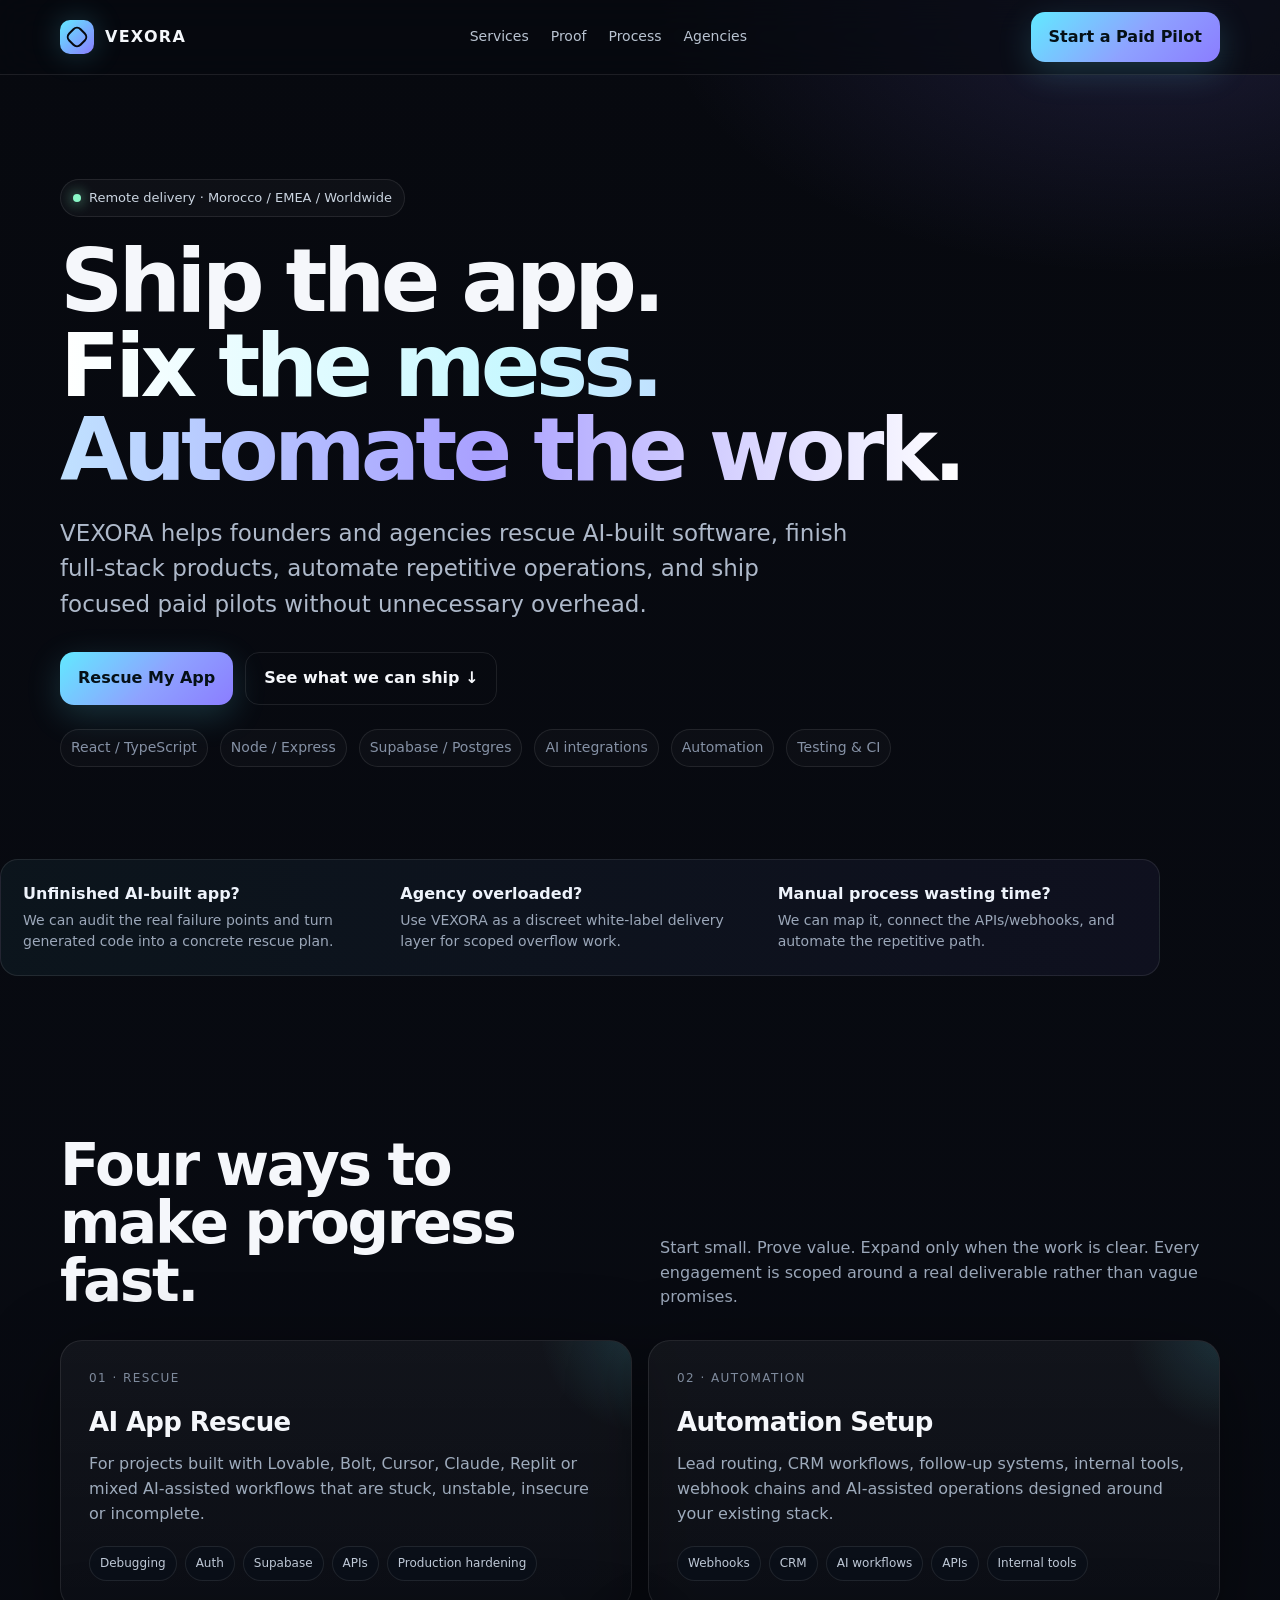
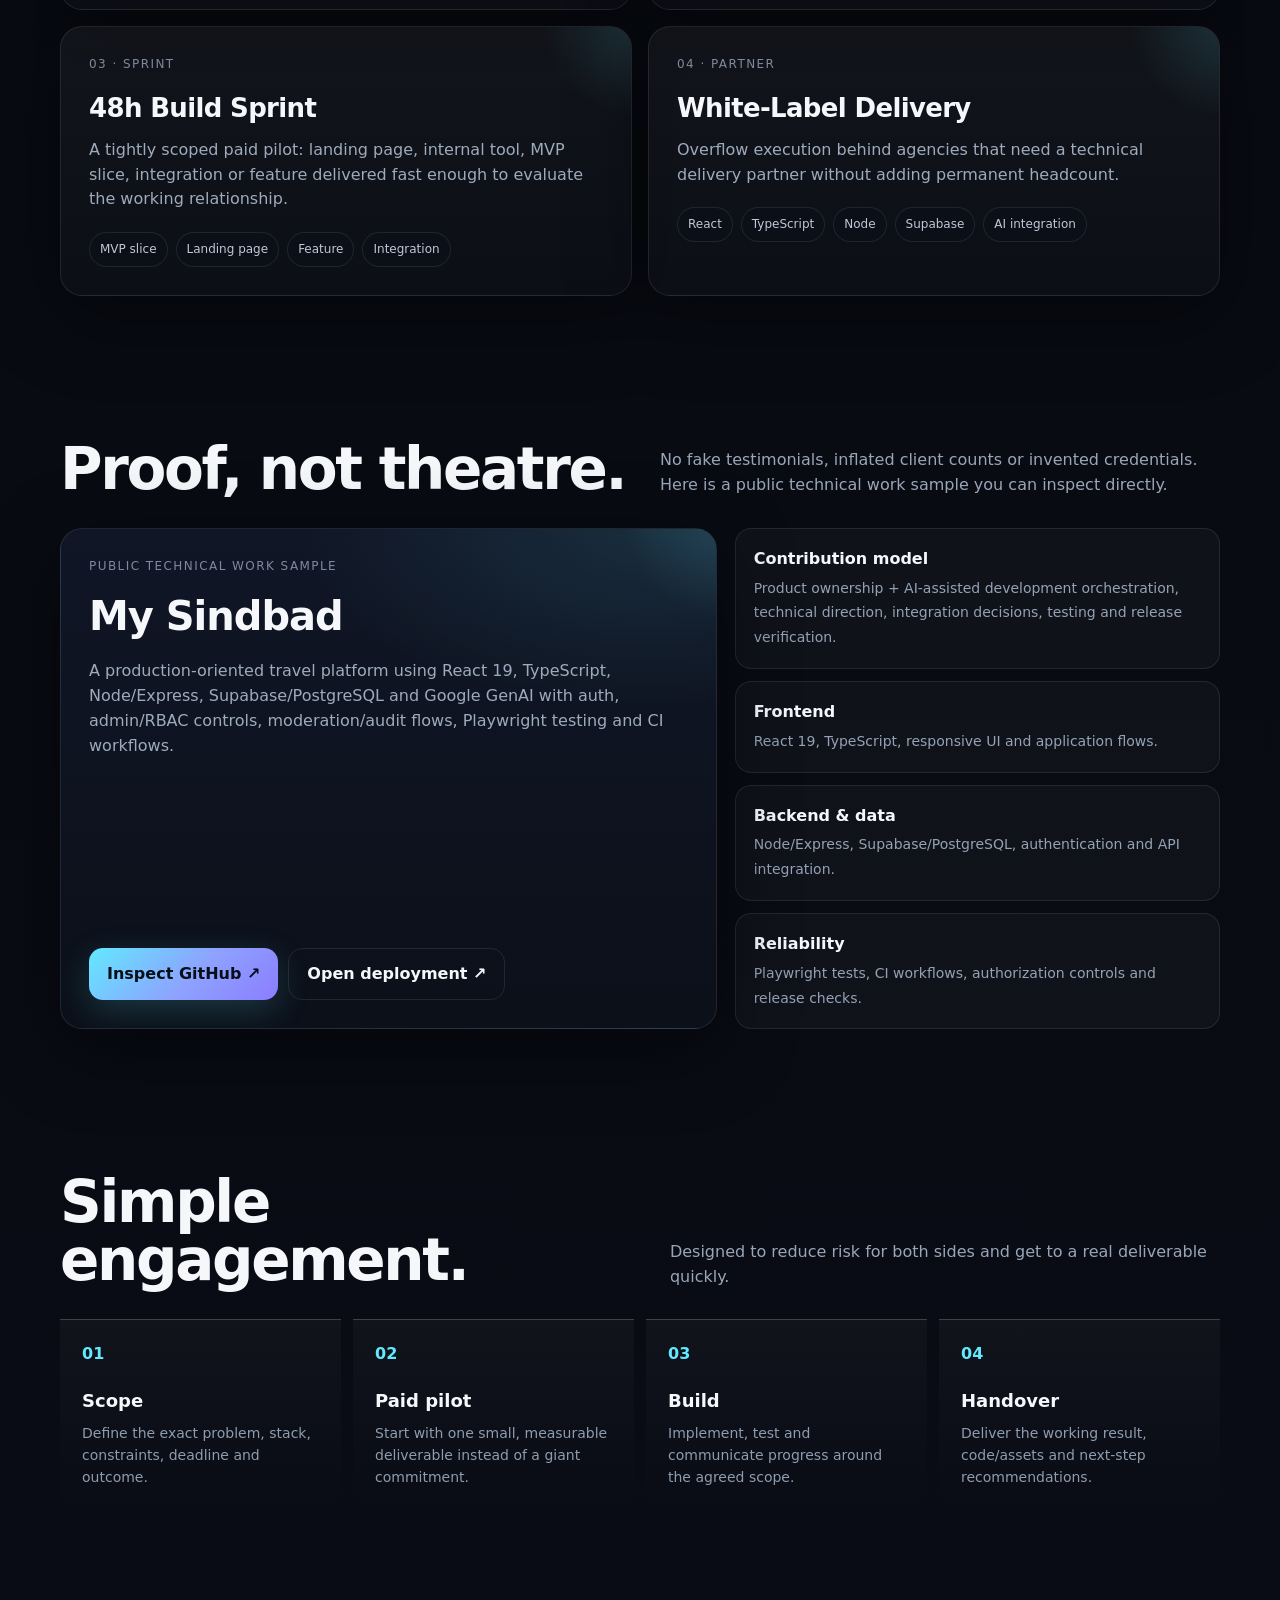
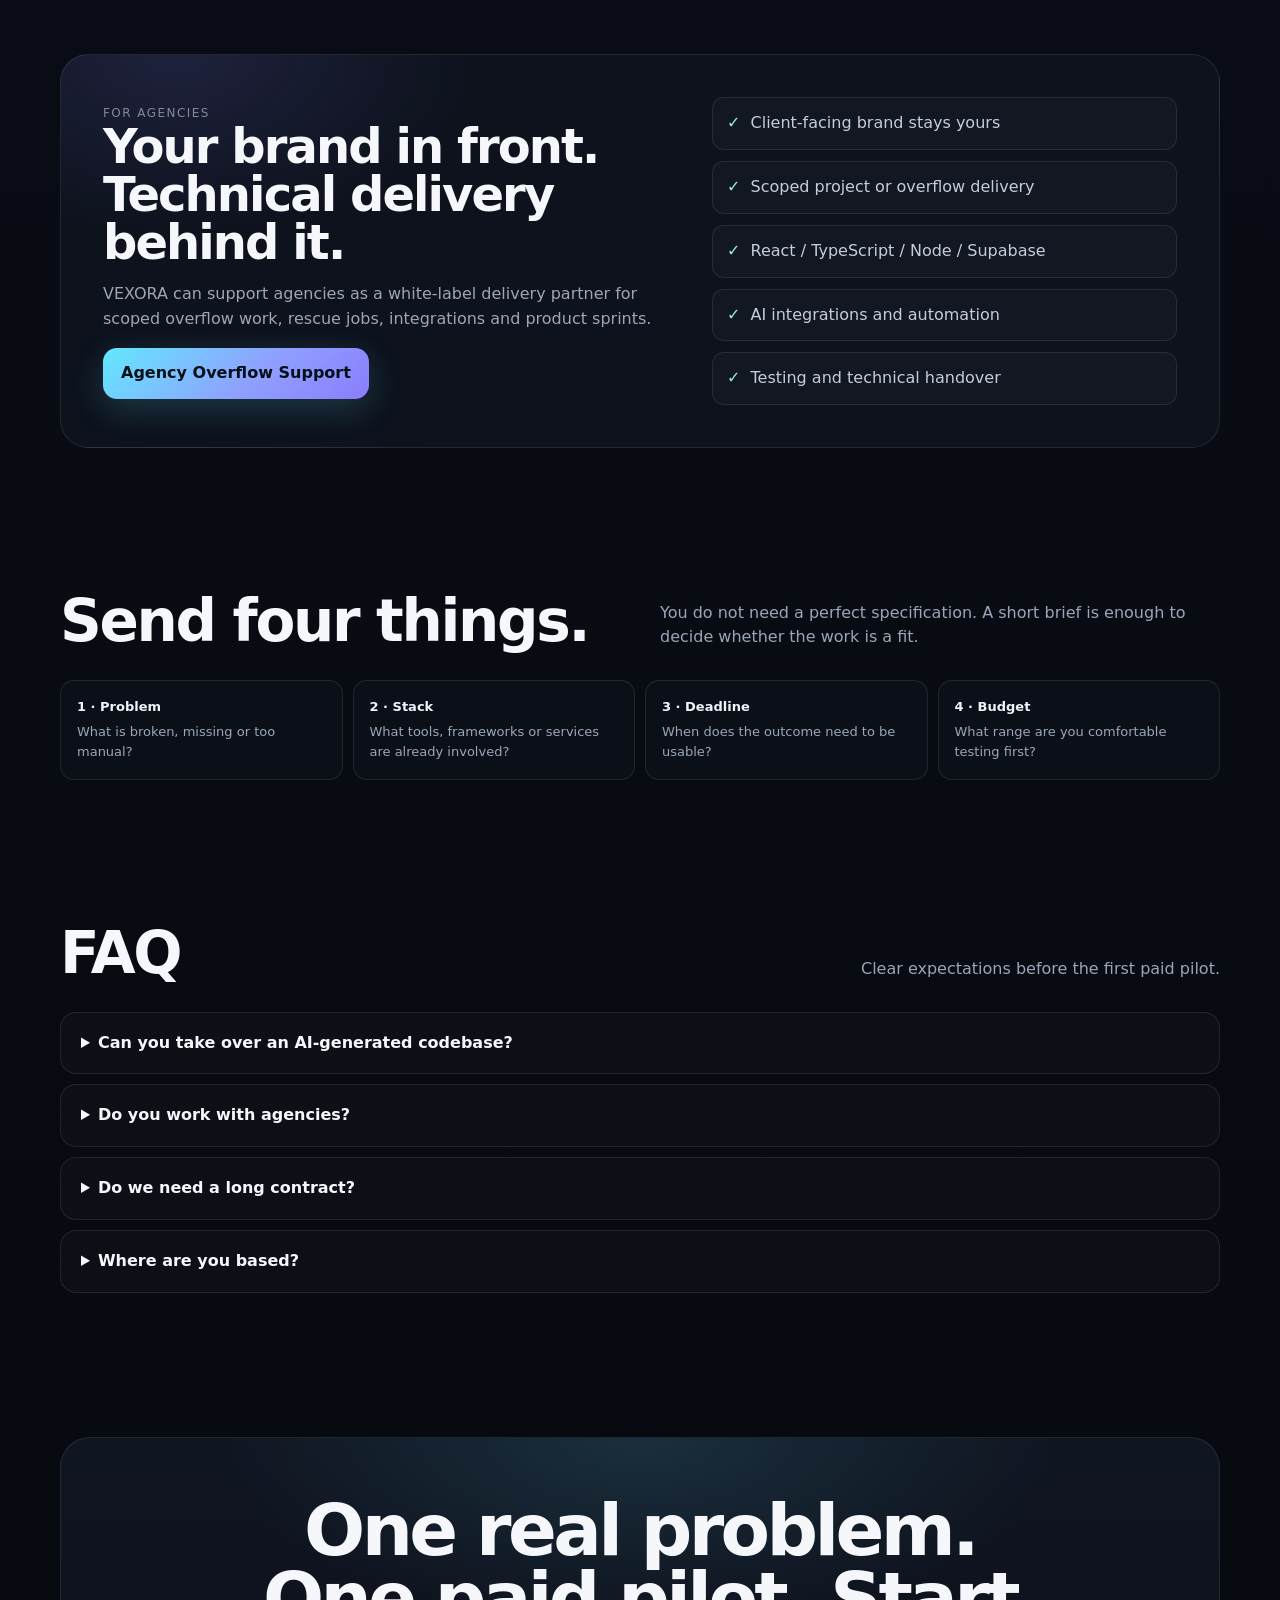
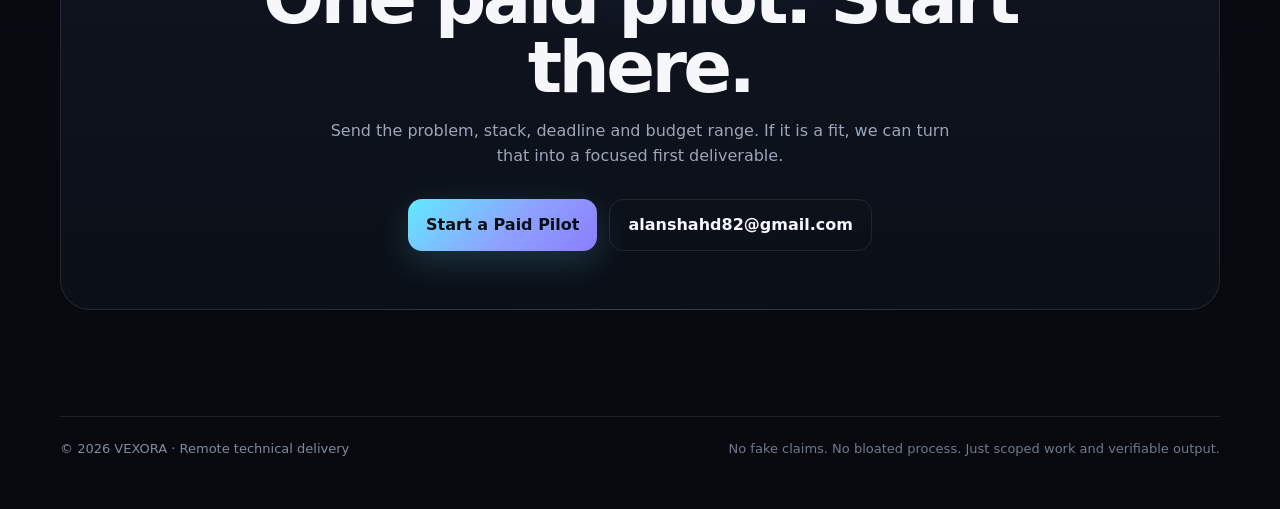
==== index.html @ 5b9252f0 "Launch VEXORA revenue landing page" ====
<!doctype html>
<html lang="en">
<head>
  <meta charset="utf-8" />
  <meta name="viewport" content="width=device-width, initial-scale=1" />
  <title>VEXORA — AI App Rescue, Full-Stack Delivery & Automation</title>
  <meta name="description" content="VEXORA helps founders and agencies rescue, finish and ship AI-built apps, automate workflows, and deliver focused full-stack projects remotely." />
  <meta property="og:title" content="VEXORA — Ship the app. Fix the mess. Automate the work." />
  <meta property="og:description" content="AI App Rescue, Full-Stack Delivery, Automation and White-Label Development." />
  <meta property="og:type" content="website" />
  <meta name="theme-color" content="#07090f" />
  <style>
    :root{
      --bg:#07090f;--panel:#0d111b;--panel2:#111726;--text:#f5f7fb;--muted:#9aa6b8;
      --line:rgba(255,255,255,.09);--cyan:#62e9ff;--violet:#8b7dff;--green:#89f7c6;
      --shadow:0 20px 80px rgba(0,0,0,.45);--radius:22px
    }
    *{box-sizing:border-box}
    html{scroll-behavior:smooth}
    body{
      margin:0;background:
      radial-gradient(900px 500px at 8% -10%,rgba(98,233,255,.12),transparent 60%),
      radial-gradient(900px 500px at 90% 0%,rgba(139,125,255,.16),transparent 55%),
      linear-gradient(180deg,#07090f,#090c14 60%,#07090f);
      color:var(--text);font-family:Inter,ui-sans-serif,system-ui,-apple-system,BlinkMacSystemFont,"Segoe UI",sans-serif;
      line-height:1.55;overflow-x:hidden
    }
    body:before{
      content:"";position:fixed;inset:0;pointer-events:none;opacity:.28;
      background-image:linear-gradient(rgba(255,255,255,.025) 1px,transparent 1px),linear-gradient(90deg,rgba(255,255,255,.025) 1px,transparent 1px);
      background-size:36px 36px;mask-image:linear-gradient(to bottom,#000,transparent 80%)
    }
    a{color:inherit;text-decoration:none}
    .wrap{width:min(1160px,calc(100% - 36px));margin:auto}
    .nav{position:sticky;top:0;z-index:30;backdrop-filter:blur(18px);background:rgba(7,9,15,.68);border-bottom:1px solid var(--line)}
    .navin{height:74px;display:flex;align-items:center;justify-content:space-between;gap:18px}
    .brand{display:flex;align-items:center;gap:11px;font-weight:800;letter-spacing:.08em}
    .mark{width:34px;height:34px;border-radius:10px;background:
      linear-gradient(135deg,var(--cyan),var(--violet));box-shadow:0 0 30px rgba(98,233,255,.22);position:relative}
    .mark:after{content:"";position:absolute;inset:8px;border:2px solid #07090f;border-radius:6px;transform:rotate(45deg)}
    .navlinks{display:flex;gap:22px;color:#b9c3d1;font-size:14px}
    .navlinks a:hover{color:white}
    .btn{display:inline-flex;align-items:center;justify-content:center;gap:8px;padding:13px 18px;border-radius:14px;border:1px solid var(--line);font-weight:700;transition:.2s}
    .btn:hover{transform:translateY(-1px);border-color:rgba(255,255,255,.22)}
    .btn.primary{background:linear-gradient(135deg,var(--cyan),#8ea2ff 55%,var(--violet));color:#051016;border:0;box-shadow:0 10px 34px rgba(98,233,255,.18)}
    .hero{padding:104px 0 72px}
    .eyebrow{display:inline-flex;gap:8px;align-items:center;border:1px solid var(--line);background:rgba(255,255,255,.03);padding:8px 12px;border-radius:999px;color:#cbd5e1;font-size:13px}
    .dot{width:8px;height:8px;border-radius:50%;background:var(--green);box-shadow:0 0 14px var(--green)}
    h1{font-size:clamp(46px,8vw,88px);line-height:.96;letter-spacing:-.055em;margin:22px 0 22px;max-width:980px}
    .grad{background:linear-gradient(90deg,#fff 0%,#c8f8ff 30%,#a9a0ff 68%,#fff 100%);-webkit-background-clip:text;background-clip:text;color:transparent}
    .lead{font-size:clamp(18px,2.2vw,23px);color:#aeb9ca;max-width:790px}
    .actions{display:flex;flex-wrap:wrap;gap:12px;margin-top:30px}
    .trust{display:flex;flex-wrap:wrap;gap:12px;margin-top:24px;color:#8591a5;font-size:14px}
    .trust span{padding:7px 10px;border:1px solid var(--line);border-radius:999px;background:rgba(255,255,255,.025)}
    .strip{margin:20px 0 88px;padding:22px;border:1px solid var(--line);border-radius:18px;background:linear-gradient(90deg,rgba(98,233,255,.05),rgba(139,125,255,.06));display:grid;grid-template-columns:repeat(3,1fr);gap:18px}
    .strip div{font-size:14px;color:#9ba7b9}
    .strip strong{display:block;color:#eef3fb;font-size:16px;margin-bottom:3px}
    section{padding:72px 0}
    .sectionhead{display:flex;justify-content:space-between;gap:30px;align-items:end;margin-bottom:30px}
    .sectionhead h2{margin:0;font-size:clamp(34px,5vw,58px);letter-spacing:-.04em;line-height:1}
    .sectionhead p{max-width:560px;color:var(--muted);margin:0}
    .grid{display:grid;grid-template-columns:repeat(2,1fr);gap:16px}
    .card{position:relative;padding:28px;border:1px solid var(--line);border-radius:var(--radius);background:linear-gradient(180deg,rgba(255,255,255,.045),rgba(255,255,255,.02));box-shadow:var(--shadow);overflow:hidden}
    .card:after{content:"";position:absolute;width:220px;height:220px;border-radius:50%;right:-120px;top:-120px;background:radial-gradient(circle,rgba(98,233,255,.15),transparent 65%);pointer-events:none}
    .num{font-size:12px;letter-spacing:.12em;color:#7e8a9c;text-transform:uppercase}
    .card h3{font-size:26px;margin:14px 0 10px;letter-spacing:-.025em}
    .card p{color:#9eabbc;margin:0 0 20px}
    .chips{display:flex;flex-wrap:wrap;gap:8px}
    .chip{padding:7px 10px;border-radius:999px;background:#0a0f18;border:1px solid var(--line);font-size:12px;color:#bfc9d7}
    .proof{display:grid;grid-template-columns:1.15fr .85fr;gap:18px}
    .project{min-height:360px;display:flex;flex-direction:column;justify-content:space-between;background:
      radial-gradient(500px 260px at 90% 0%,rgba(98,233,255,.11),transparent 70%),linear-gradient(180deg,#101626,#0b1019)}
    .project h3{font-size:40px;margin:10px 0 12px}
    .projectlink{display:flex;gap:10px;flex-wrap:wrap}
    .facts{display:grid;gap:12px}
    .fact{padding:18px;border-radius:16px;background:rgba(255,255,255,.03);border:1px solid var(--line)}
    .fact b{display:block;margin-bottom:4px}
    .fact span{color:#95a2b5;font-size:14px}
    .process{display:grid;grid-template-columns:repeat(4,1fr);gap:12px}
    .step{padding:22px;border-top:1px solid rgba(255,255,255,.22);background:linear-gradient(180deg,rgba(255,255,255,.03),transparent)}
    .step i{font-style:normal;color:var(--cyan);font-weight:800}
    .step h4{font-size:18px;margin:20px 0 8px}
    .step p{margin:0;color:#8f9caf;font-size:14px}
    .agency{padding:42px;border-radius:28px;border:1px solid var(--line);background:
      radial-gradient(500px 300px at 10% 0%,rgba(139,125,255,.14),transparent 60%),#0d121d;display:grid;grid-template-columns:1fr .8fr;gap:28px;align-items:center}
    .agency h2{font-size:48px;margin:0 0 14px;line-height:1;letter-spacing:-.04em}
    .agency p{color:#9ba7b7}
    .agency ul{margin:0;padding:0;list-style:none;display:grid;gap:11px}
    .agency li{padding:13px 14px;border-radius:12px;border:1px solid var(--line);background:rgba(255,255,255,.025);color:#c4cedb}
    .agency li:before{content:"✓";color:var(--green);margin-right:10px}
    .brief{display:grid;grid-template-columns:repeat(4,1fr);gap:10px;margin-top:18px}
    .brief div{padding:16px;border-radius:14px;border:1px solid var(--line);background:#0b1018;color:#9aa7b8;font-size:13px}
    .brief strong{display:block;color:#eff4fb;margin-bottom:5px}
    .faq{display:grid;gap:10px}
    details{border:1px solid var(--line);border-radius:16px;background:rgba(255,255,255,.025);padding:18px 20px}
    summary{cursor:pointer;font-weight:700}
    details p{color:#95a2b4;margin-bottom:0}
    .cta{padding:58px;border-radius:30px;border:1px solid var(--line);text-align:center;background:
      radial-gradient(600px 280px at 50% 0%,rgba(98,233,255,.12),transparent 70%),linear-gradient(180deg,#101522,#0b0f17)}
    .cta h2{font-size:clamp(40px,6vw,72px);line-height:.95;letter-spacing:-.05em;margin:0 auto 18px;max-width:820px}
    .cta p{color:#9aa7ba;max-width:650px;margin:0 auto 26px}
    footer{padding:34px 0 50px;color:#7f8b9c;font-size:13px}
    .foot{display:flex;justify-content:space-between;gap:20px;border-top:1px solid var(--line);padding-top:22px}
    .mini{color:#6f7b8c}
    @media(max-width:900px){
      .navlinks{display:none}.strip,.grid,.proof,.process,.agency,.brief{grid-template-columns:1fr}
      .hero{padding-top:76px}.sectionhead{align-items:start;flex-direction:column}.agency h2{font-size:38px}
    }
    @media(max-width:560px){.wrap{width:min(100% - 24px,1160px)}.navin{height:66px}.nav .btn{padding:10px 12px;font-size:13px}.hero{padding-top:58px}.card,.agency,.cta{padding:22px}.actions .btn{width:100%}.strip{margin-bottom:50px}}
  </style>
  <script type="application/ld+json">
  {"@context":"https://schema.org","@type":"ProfessionalService","name":"VEXORA","description":"AI app rescue, full-stack delivery, automation and white-label development services.","areaServed":"Worldwide","email":"alanshahd82@gmail.com"}
  </script>
</head>
<body>
  <nav class="nav">
    <div class="wrap navin">
      <a href="#top" class="brand"><span class="mark"></span>VEXORA</a>
      <div class="navlinks">
        <a href="#services">Services</a><a href="#proof">Proof</a><a href="#process">Process</a><a href="#agency">Agencies</a>
      </div>
      <a class="btn primary" href="mailto:alanshahd82@gmail.com?subject=Paid%20Pilot%20%E2%80%94%20VEXORA&body=Hi%20VEXORA%2C%0A%0AWhat%20I%20need%3A%0ACurrent%20stack%3A%0ADeadline%3A%0ABudget%20range%3A%0A">Start a Paid Pilot</a>
    </div>
  </nav>

  <main id="top">
    <div class="wrap hero">
      <span class="eyebrow"><span class="dot"></span>Remote delivery · Morocco / EMEA / Worldwide</span>
      <h1>Ship the app.<br><span class="grad">Fix the mess. Automate the work.</span></h1>
      <p class="lead">VEXORA helps founders and agencies rescue AI-built software, finish full-stack products, automate repetitive operations, and ship focused paid pilots without unnecessary overhead.</p>
      <div class="actions">
        <a class="btn primary" href="mailto:alanshahd82@gmail.com?subject=Rescue%20My%20App&body=Hi%20VEXORA%2C%0A%0AWhat%20is%20broken%20or%20unfinished%3A%0ACurrent%20stack%3A%0ADeadline%3A%0ABudget%20range%3A%0A">Rescue My App</a>
        <a class="btn" href="#services">See what we can ship ↓</a>
      </div>
      <div class="trust">
        <span>React / TypeScript</span><span>Node / Express</span><span>Supabase / Postgres</span><span>AI integrations</span><span>Automation</span><span>Testing & CI</span>
      </div>
    </div>

    <div class="wrap strip">
      <div><strong>Unfinished AI-built app?</strong>We can audit the real failure points and turn generated code into a concrete rescue plan.</div>
      <div><strong>Agency overloaded?</strong>Use VEXORA as a discreet white-label delivery layer for scoped overflow work.</div>
      <div><strong>Manual process wasting time?</strong>We can map it, connect the APIs/webhooks, and automate the repetitive path.</div>
    </div>

    <section id="services">
      <div class="wrap">
        <div class="sectionhead"><h2>Four ways to<br>make progress fast.</h2><p>Start small. Prove value. Expand only when the work is clear. Every engagement is scoped around a real deliverable rather than vague promises.</p></div>
        <div class="grid">
          <article class="card">
            <div class="num">01 · Rescue</div><h3>AI App Rescue</h3>
            <p>For projects built with Lovable, Bolt, Cursor, Claude, Replit or mixed AI-assisted workflows that are stuck, unstable, insecure or incomplete.</p>
            <div class="chips"><span class="chip">Debugging</span><span class="chip">Auth</span><span class="chip">Supabase</span><span class="chip">APIs</span><span class="chip">Production hardening</span></div>
          </article>
          <article class="card">
            <div class="num">02 · Automation</div><h3>Automation Setup</h3>
            <p>Lead routing, CRM workflows, follow-up systems, internal tools, webhook chains and AI-assisted operations designed around your existing stack.</p>
            <div class="chips"><span class="chip">Webhooks</span><span class="chip">CRM</span><span class="chip">AI workflows</span><span class="chip">APIs</span><span class="chip">Internal tools</span></div>
          </article>
          <article class="card">
            <div class="num">03 · Sprint</div><h3>48h Build Sprint</h3>
            <p>A tightly scoped paid pilot: landing page, internal tool, MVP slice, integration or feature delivered fast enough to evaluate the working relationship.</p>
            <div class="chips"><span class="chip">MVP slice</span><span class="chip">Landing page</span><span class="chip">Feature</span><span class="chip">Integration</span></div>
          </article>
          <article class="card">
            <div class="num">04 · Partner</div><h3>White-Label Delivery</h3>
            <p>Overflow execution behind agencies that need a technical delivery partner without adding permanent headcount.</p>
            <div class="chips"><span class="chip">React</span><span class="chip">TypeScript</span><span class="chip">Node</span><span class="chip">Supabase</span><span class="chip">AI integration</span></div>
          </article>
        </div>
      </div>
    </section>

    <section id="proof">
      <div class="wrap">
        <div class="sectionhead"><h2>Proof, not theatre.</h2><p>No fake testimonials, inflated client counts or invented credentials. Here is a public technical work sample you can inspect directly.</p></div>
        <div class="proof">
          <article class="card project">
            <div>
              <div class="num">Public technical work sample</div>
              <h3>My Sindbad</h3>
              <p>A production-oriented travel platform using React 19, TypeScript, Node/Express, Supabase/PostgreSQL and Google GenAI with auth, admin/RBAC controls, moderation/audit flows, Playwright testing and CI workflows.</p>
            </div>
            <div class="projectlink">
              <a class="btn primary" href="https://github.com/mysindbad/mymymymy" target="_blank" rel="noopener">Inspect GitHub ↗</a>
              <a class="btn" href="https://mymymymy-dusky.vercel.app" target="_blank" rel="noopener">Open deployment ↗</a>
            </div>
          </article>
          <div class="facts">
            <div class="fact"><b>Contribution model</b><span>Product ownership + AI-assisted development orchestration, technical direction, integration decisions, testing and release verification.</span></div>
            <div class="fact"><b>Frontend</b><span>React 19, TypeScript, responsive UI and application flows.</span></div>
            <div class="fact"><b>Backend & data</b><span>Node/Express, Supabase/PostgreSQL, authentication and API integration.</span></div>
            <div class="fact"><b>Reliability</b><span>Playwright tests, CI workflows, authorization controls and release checks.</span></div>
          </div>
        </div>
      </div>
    </section>

    <section id="process">
      <div class="wrap">
        <div class="sectionhead"><h2>Simple engagement.</h2><p>Designed to reduce risk for both sides and get to a real deliverable quickly.</p></div>
        <div class="process">
          <div class="step"><i>01</i><h4>Scope</h4><p>Define the exact problem, stack, constraints, deadline and outcome.</p></div>
          <div class="step"><i>02</i><h4>Paid pilot</h4><p>Start with one small, measurable deliverable instead of a giant commitment.</p></div>
          <div class="step"><i>03</i><h4>Build</h4><p>Implement, test and communicate progress around the agreed scope.</p></div>
          <div class="step"><i>04</i><h4>Handover</h4><p>Deliver the working result, code/assets and next-step recommendations.</p></div>
        </div>
      </div>
    </section>

    <section id="agency">
      <div class="wrap agency">
        <div>
          <div class="num">For agencies</div>
          <h2>Your brand in front.<br>Technical delivery behind it.</h2>
          <p>VEXORA can support agencies as a white-label delivery partner for scoped overflow work, rescue jobs, integrations and product sprints.</p>
          <a class="btn primary" href="mailto:alanshahd82@gmail.com?subject=Agency%20Overflow%20Support&body=Hi%20VEXORA%2C%0A%0AAgency%20type%3A%0AWork%20we%20need%20covered%3A%0AStack%3A%0ATimeline%3A%0ABudget%20range%3A%0A">Agency Overflow Support</a>
        </div>
        <ul>
          <li>Client-facing brand stays yours</li>
          <li>Scoped project or overflow delivery</li>
          <li>React / TypeScript / Node / Supabase</li>
          <li>AI integrations and automation</li>
          <li>Testing and technical handover</li>
        </ul>
      </div>
    </section>

    <section>
      <div class="wrap">
        <div class="sectionhead"><h2>Send four things.</h2><p>You do not need a perfect specification. A short brief is enough to decide whether the work is a fit.</p></div>
        <div class="brief">
          <div><strong>1 · Problem</strong>What is broken, missing or too manual?</div>
          <div><strong>2 · Stack</strong>What tools, frameworks or services are already involved?</div>
          <div><strong>3 · Deadline</strong>When does the outcome need to be usable?</div>
          <div><strong>4 · Budget</strong>What range are you comfortable testing first?</div>
        </div>
      </div>
    </section>

    <section>
      <div class="wrap">
        <div class="sectionhead"><h2>FAQ</h2><p>Clear expectations before the first paid pilot.</p></div>
        <div class="faq">
          <details><summary>Can you take over an AI-generated codebase?</summary><p>Yes. The first step is understanding what is actually working, what is fragile, and what needs to be fixed before adding more generated code.</p></details>
          <details><summary>Do you work with agencies?</summary><p>Yes. White-label overflow delivery is one of the core offers, especially for scoped technical work behind an agency relationship.</p></details>
          <details><summary>Do we need a long contract?</summary><p>No. A small paid pilot is the preferred way to start when both sides are new to each other.</p></details>
          <details><summary>Where are you based?</summary><p>Morocco, working remotely with EMEA and international teams where the engagement and timezone overlap make sense.</p></details>
        </div>
      </div>
    </section>

    <section>
      <div class="wrap cta">
        <h2>One real problem.<br>One paid pilot. Start there.</h2>
        <p>Send the problem, stack, deadline and budget range. If it is a fit, we can turn that into a focused first deliverable.</p>
        <div class="actions" style="justify-content:center">
          <a class="btn primary" href="mailto:alanshahd82@gmail.com?subject=Paid%20Pilot%20%E2%80%94%20VEXORA&body=Hi%20VEXORA%2C%0A%0AProblem%3A%0AStack%3A%0ADeadline%3A%0ABudget%20range%3A%0A">Start a Paid Pilot</a>
          <a class="btn" href="mailto:alanshahd82@gmail.com">alanshahd82@gmail.com</a>
        </div>
      </div>
    </section>
  </main>

  <footer>
    <div class="wrap foot"><span>© 2026 VEXORA · Remote technical delivery</span><span class="mini">No fake claims. No bloated process. Just scoped work and verifiable output.</span></div>
  </footer>
</body>
</html>
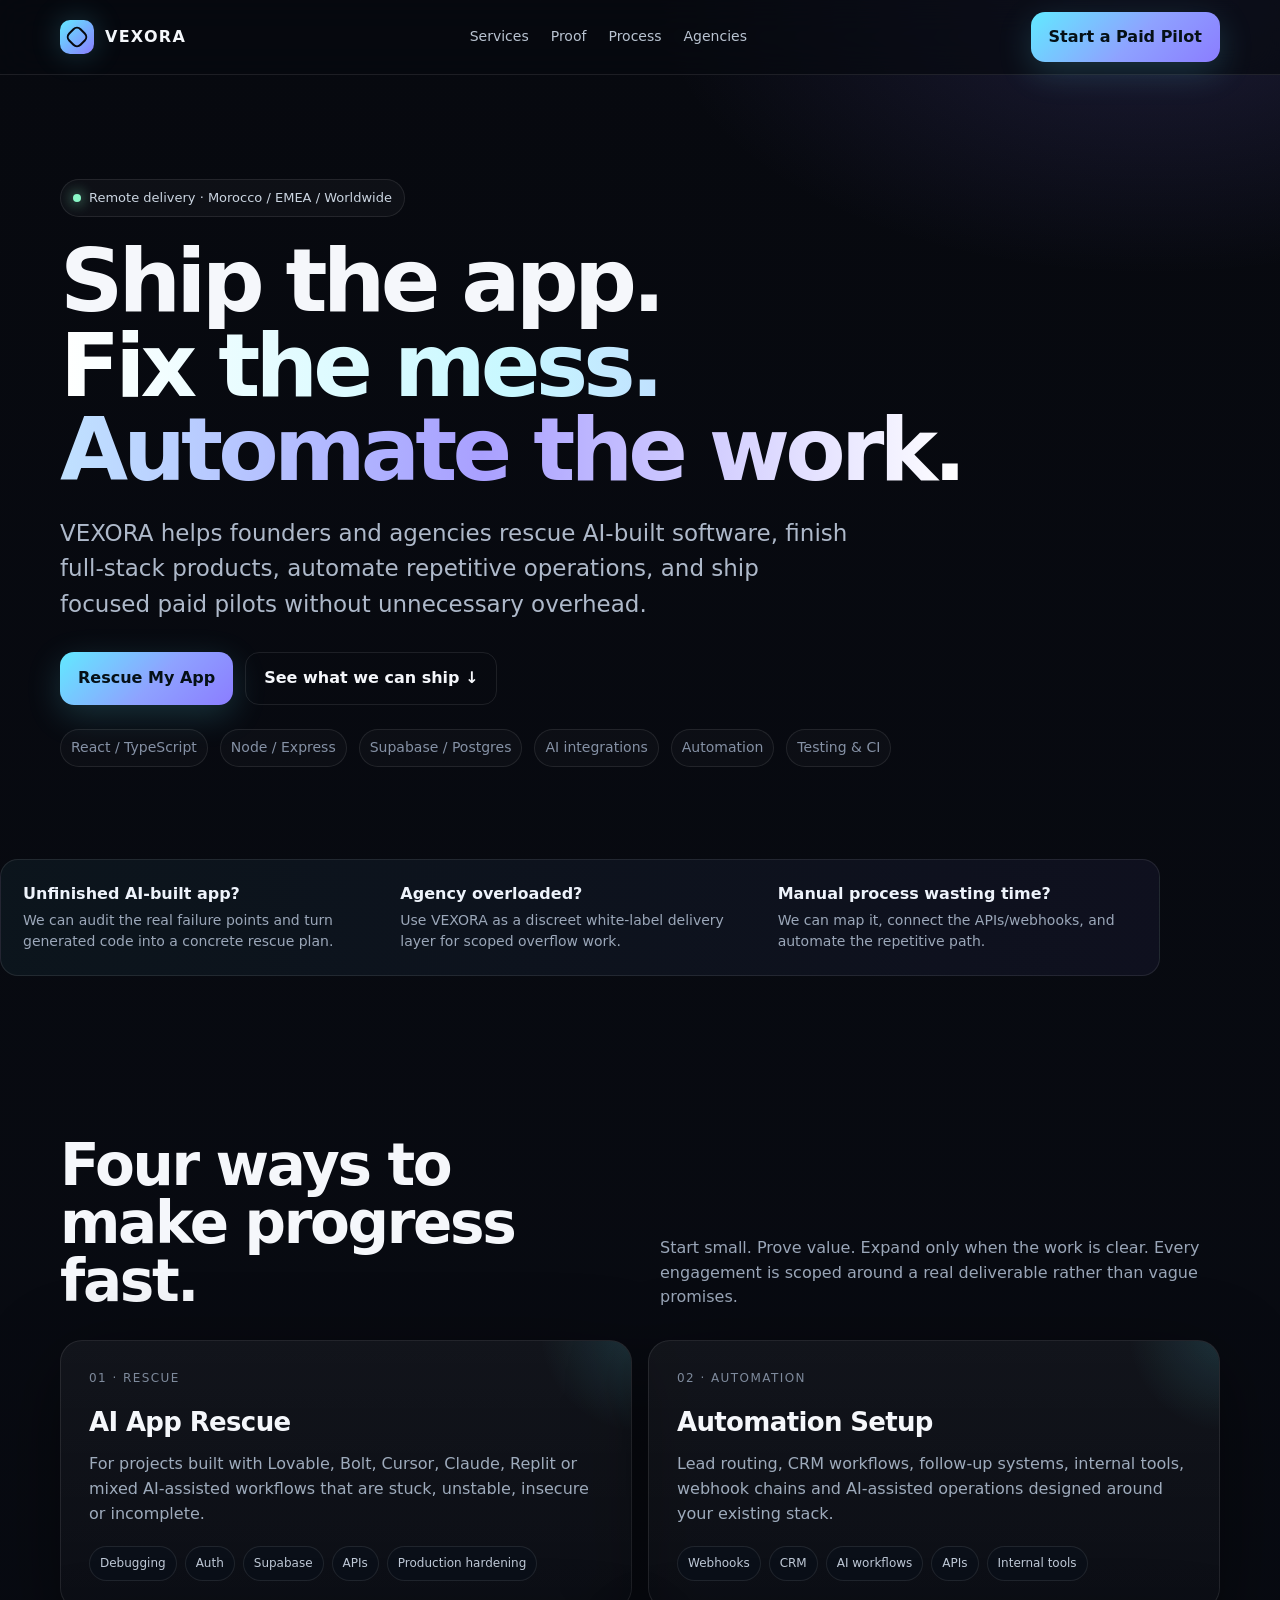
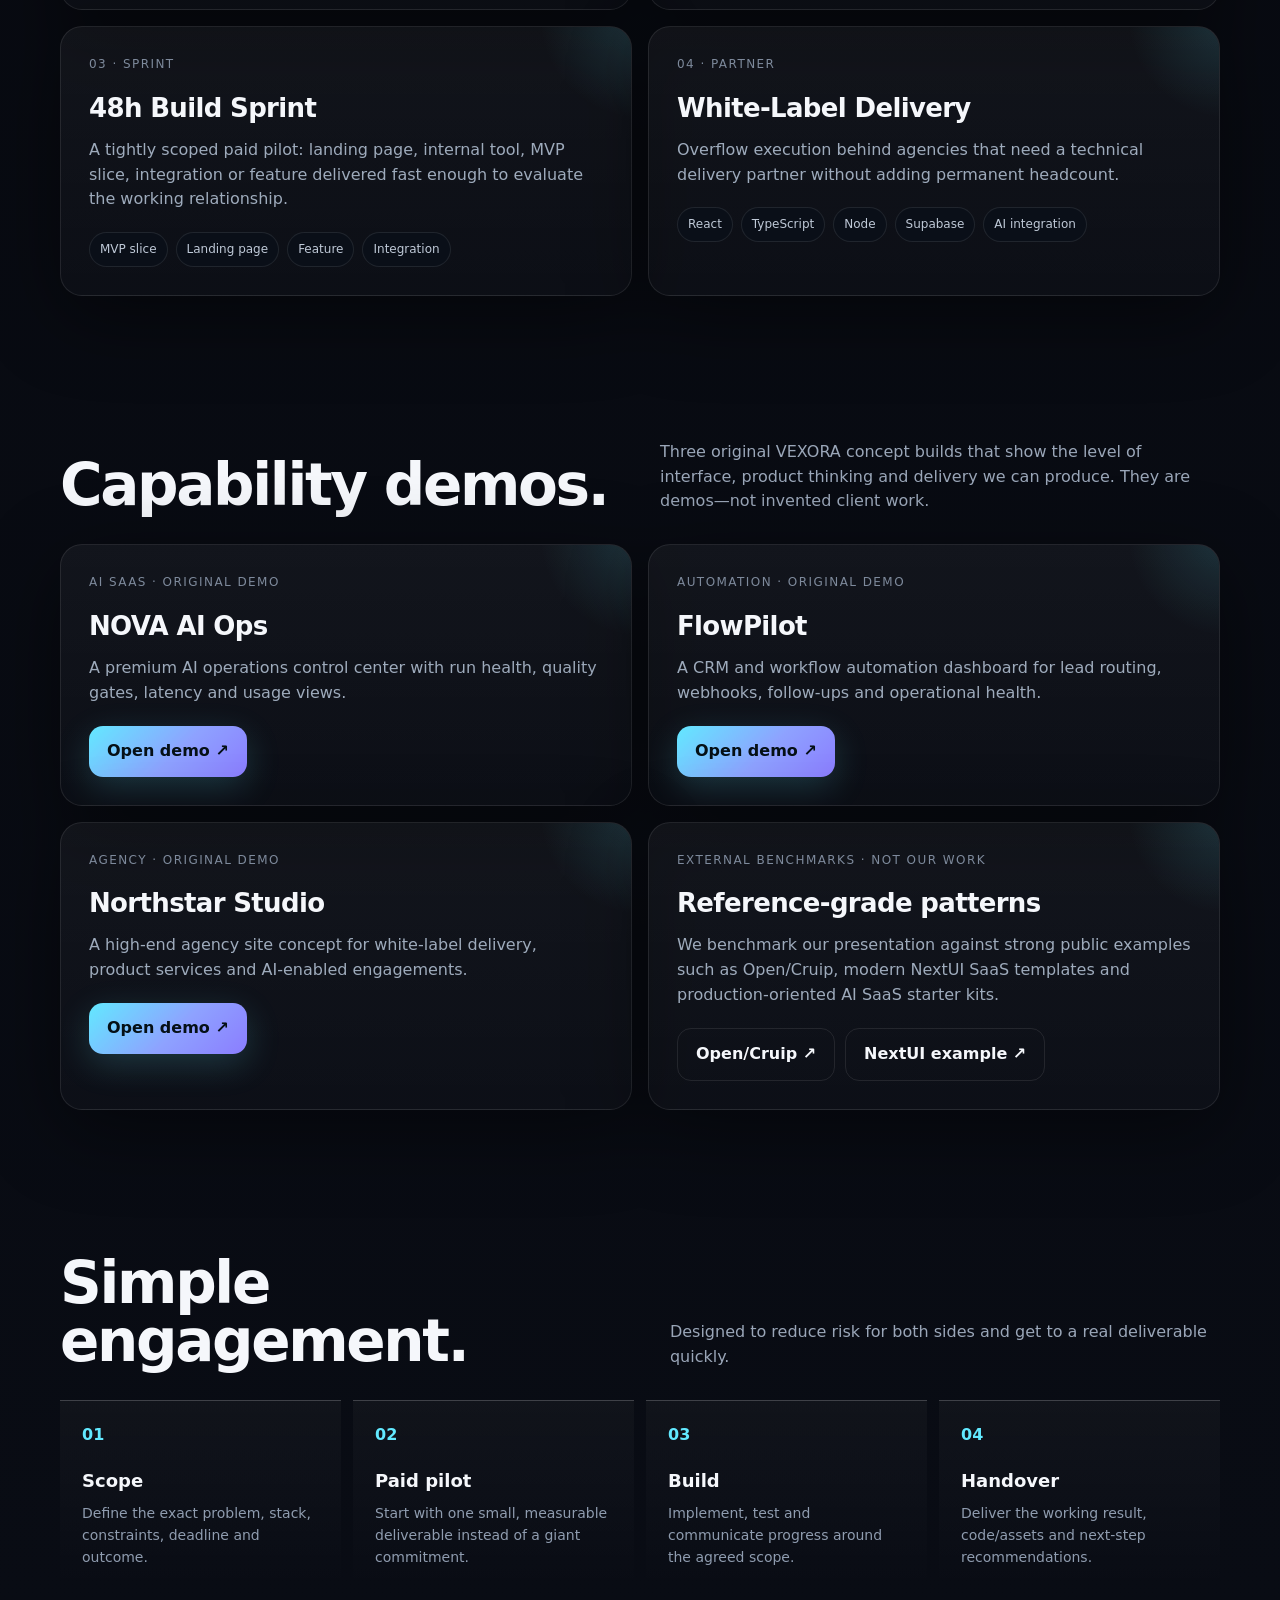
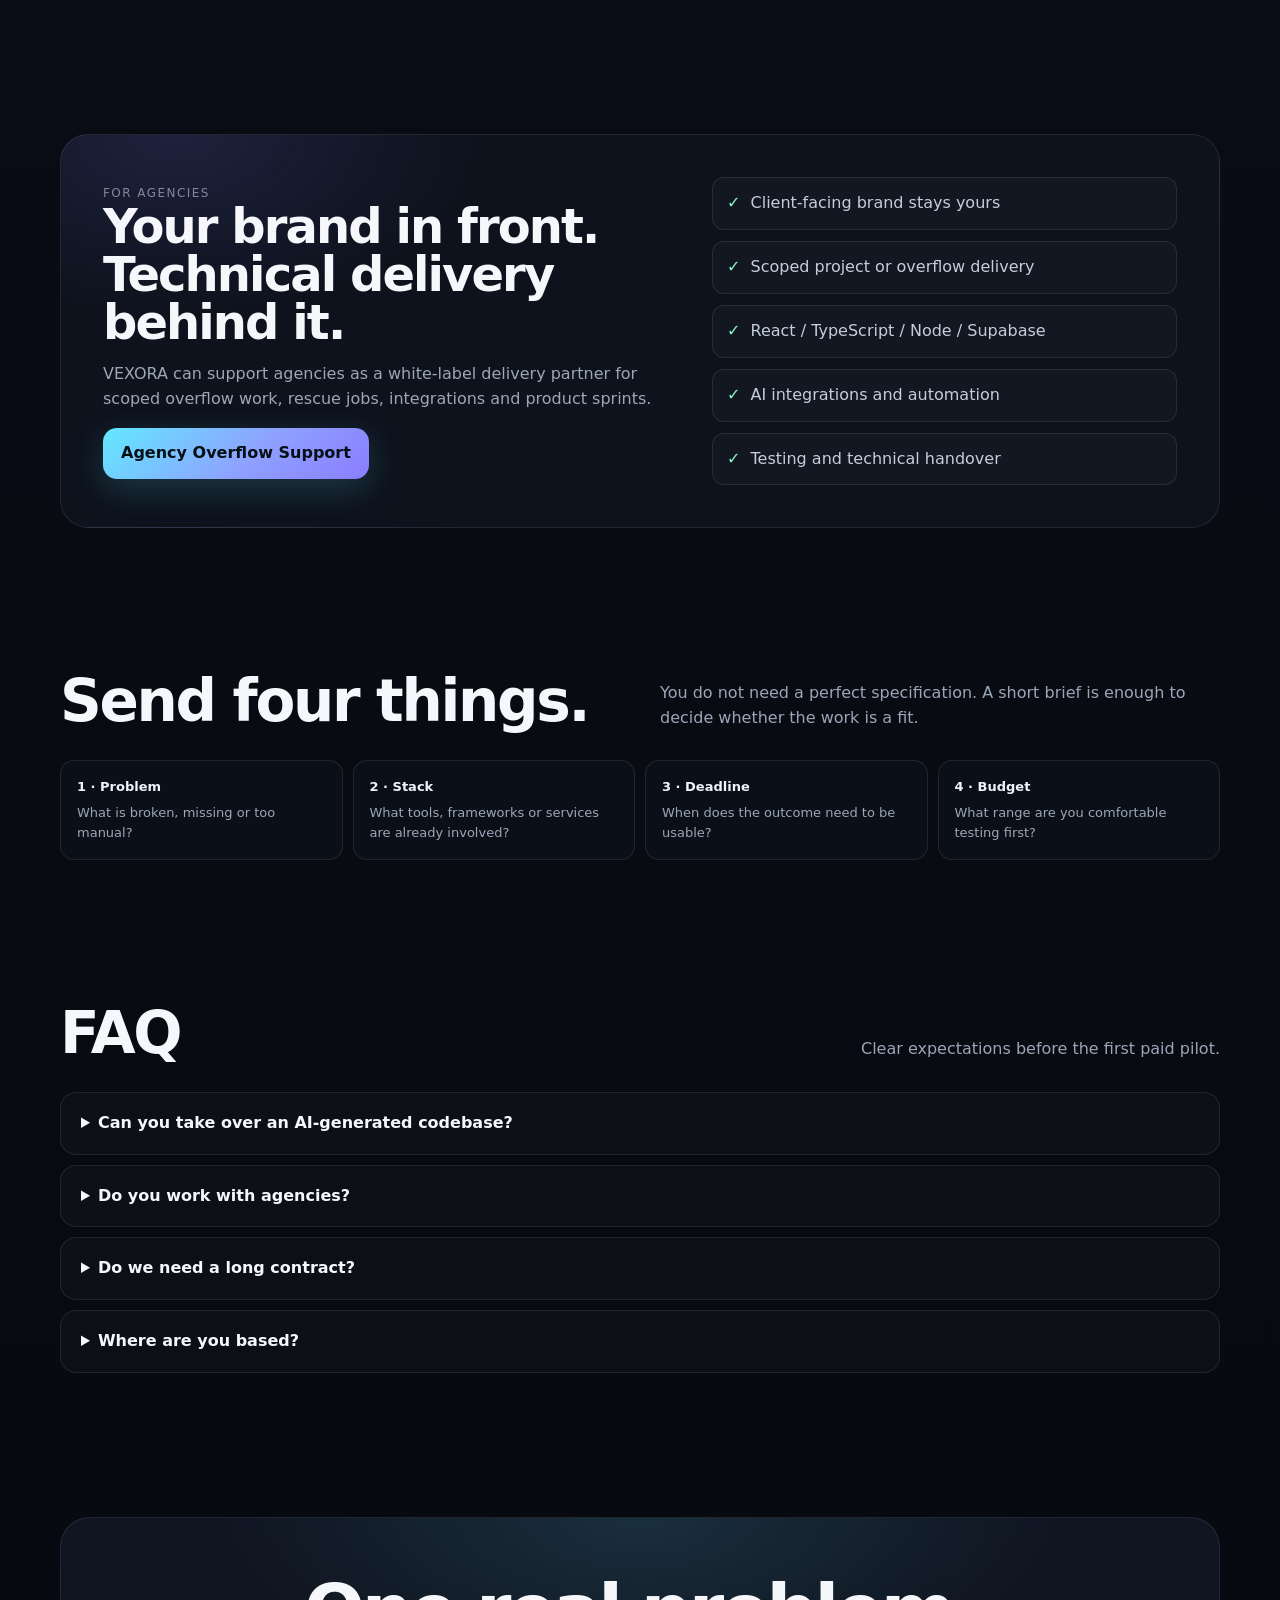
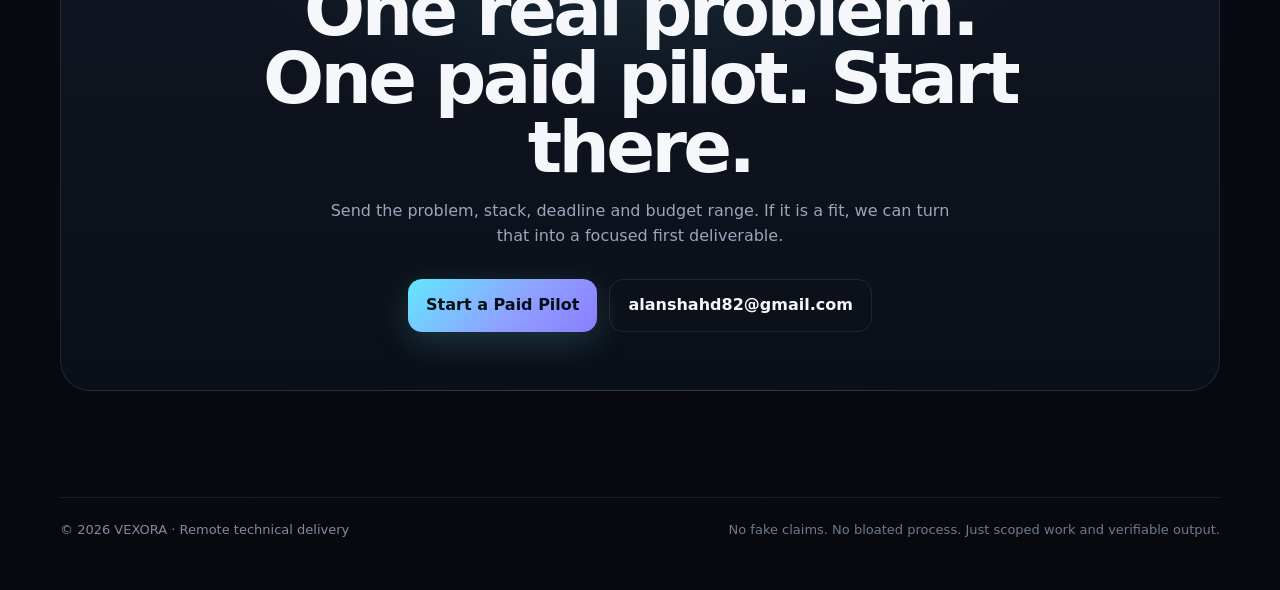
==== commit 41e988a3: "Replace My Sindbad proof with original capability demos" ====
--- a/index.html
+++ b/index.html
@@ -173,25 +173,12 @@
 
     <section id="proof">
       <div class="wrap">
-        <div class="sectionhead"><h2>Proof, not theatre.</h2><p>No fake testimonials, inflated client counts or invented credentials. Here is a public technical work sample you can inspect directly.</p></div>
-        <div class="proof">
-          <article class="card project">
-            <div>
-              <div class="num">Public technical work sample</div>
-              <h3>My Sindbad</h3>
-              <p>A production-oriented travel platform using React 19, TypeScript, Node/Express, Supabase/PostgreSQL and Google GenAI with auth, admin/RBAC controls, moderation/audit flows, Playwright testing and CI workflows.</p>
-            </div>
-            <div class="projectlink">
-              <a class="btn primary" href="https://github.com/mysindbad/mymymymy" target="_blank" rel="noopener">Inspect GitHub ↗</a>
-              <a class="btn" href="https://mymymymy-dusky.vercel.app" target="_blank" rel="noopener">Open deployment ↗</a>
-            </div>
-          </article>
-          <div class="facts">
-            <div class="fact"><b>Contribution model</b><span>Product ownership + AI-assisted development orchestration, technical direction, integration decisions, testing and release verification.</span></div>
-            <div class="fact"><b>Frontend</b><span>React 19, TypeScript, responsive UI and application flows.</span></div>
-            <div class="fact"><b>Backend & data</b><span>Node/Express, Supabase/PostgreSQL, authentication and API integration.</span></div>
-            <div class="fact"><b>Reliability</b><span>Playwright tests, CI workflows, authorization controls and release checks.</span></div>
-          </div>
+        <div class="sectionhead"><h2>Capability demos.</h2><p>Three original VEXORA concept builds that show the level of interface, product thinking and delivery we can produce. They are demos—not invented client work.</p></div>
+        <div class="grid">
+          <article class="card"><div class="num">AI SaaS · Original demo</div><h3>NOVA AI Ops</h3><p>A premium AI operations control center with run health, quality gates, latency and usage views.</p><div class="projectlink"><a class="btn primary" href="demo-ai-ops.html">Open demo ↗</a></div></article>
+          <article class="card"><div class="num">Automation · Original demo</div><h3>FlowPilot</h3><p>A CRM and workflow automation dashboard for lead routing, webhooks, follow-ups and operational health.</p><div class="projectlink"><a class="btn primary" href="demo-automation.html">Open demo ↗</a></div></article>
+          <article class="card"><div class="num">Agency · Original demo</div><h3>Northstar Studio</h3><p>A high-end agency site concept for white-label delivery, product services and AI-enabled engagements.</p><div class="projectlink"><a class="btn primary" href="demo-agency.html">Open demo ↗</a></div></article>
+          <article class="card"><div class="num">External benchmarks · Not our work</div><h3>Reference-grade patterns</h3><p>We benchmark our presentation against strong public examples such as Open/Cruip, modern NextUI SaaS templates and production-oriented AI SaaS starter kits.</p><div class="projectlink"><a class="btn" href="https://open.cruip.com/" target="_blank" rel="noopener">Open/Cruip ↗</a><a class="btn" href="https://landing-template-nextui.vercel.app/" target="_blank" rel="noopener">NextUI example ↗</a></div></article>
         </div>
       </div>
     </section>
